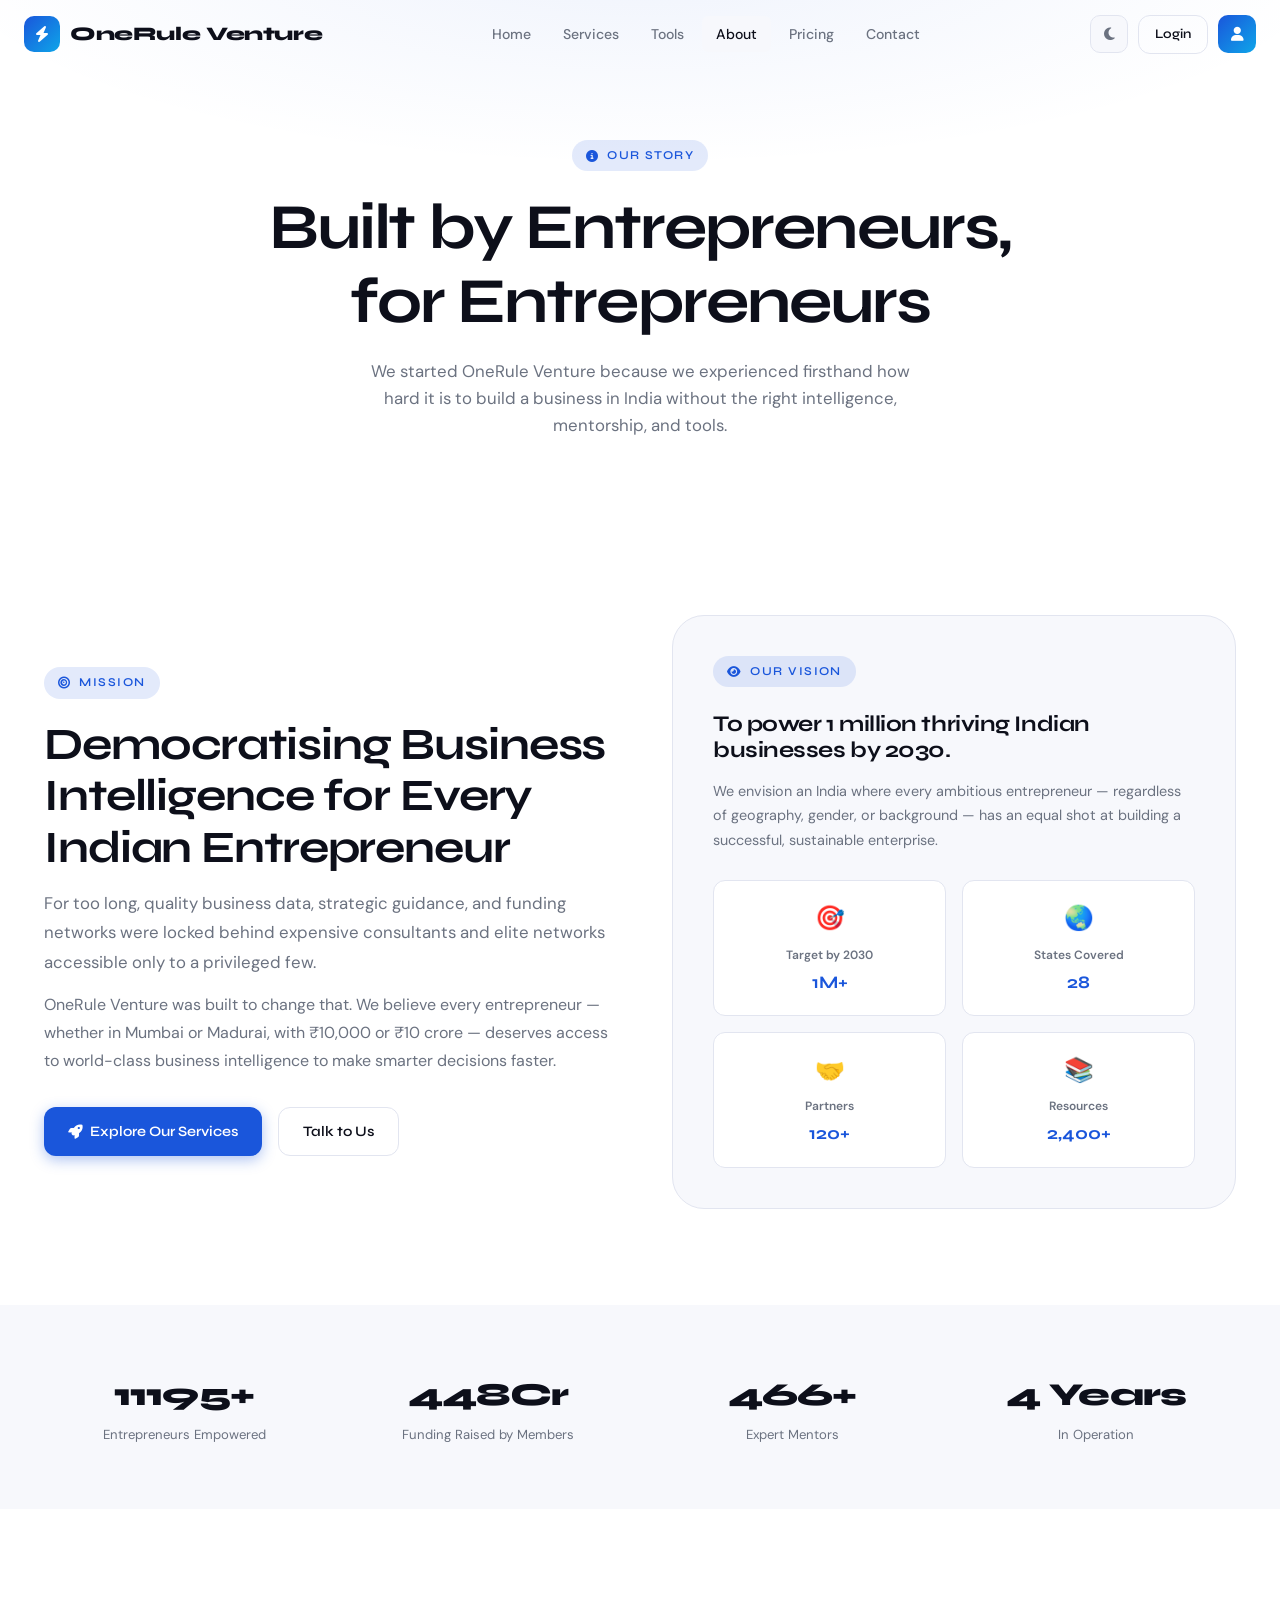
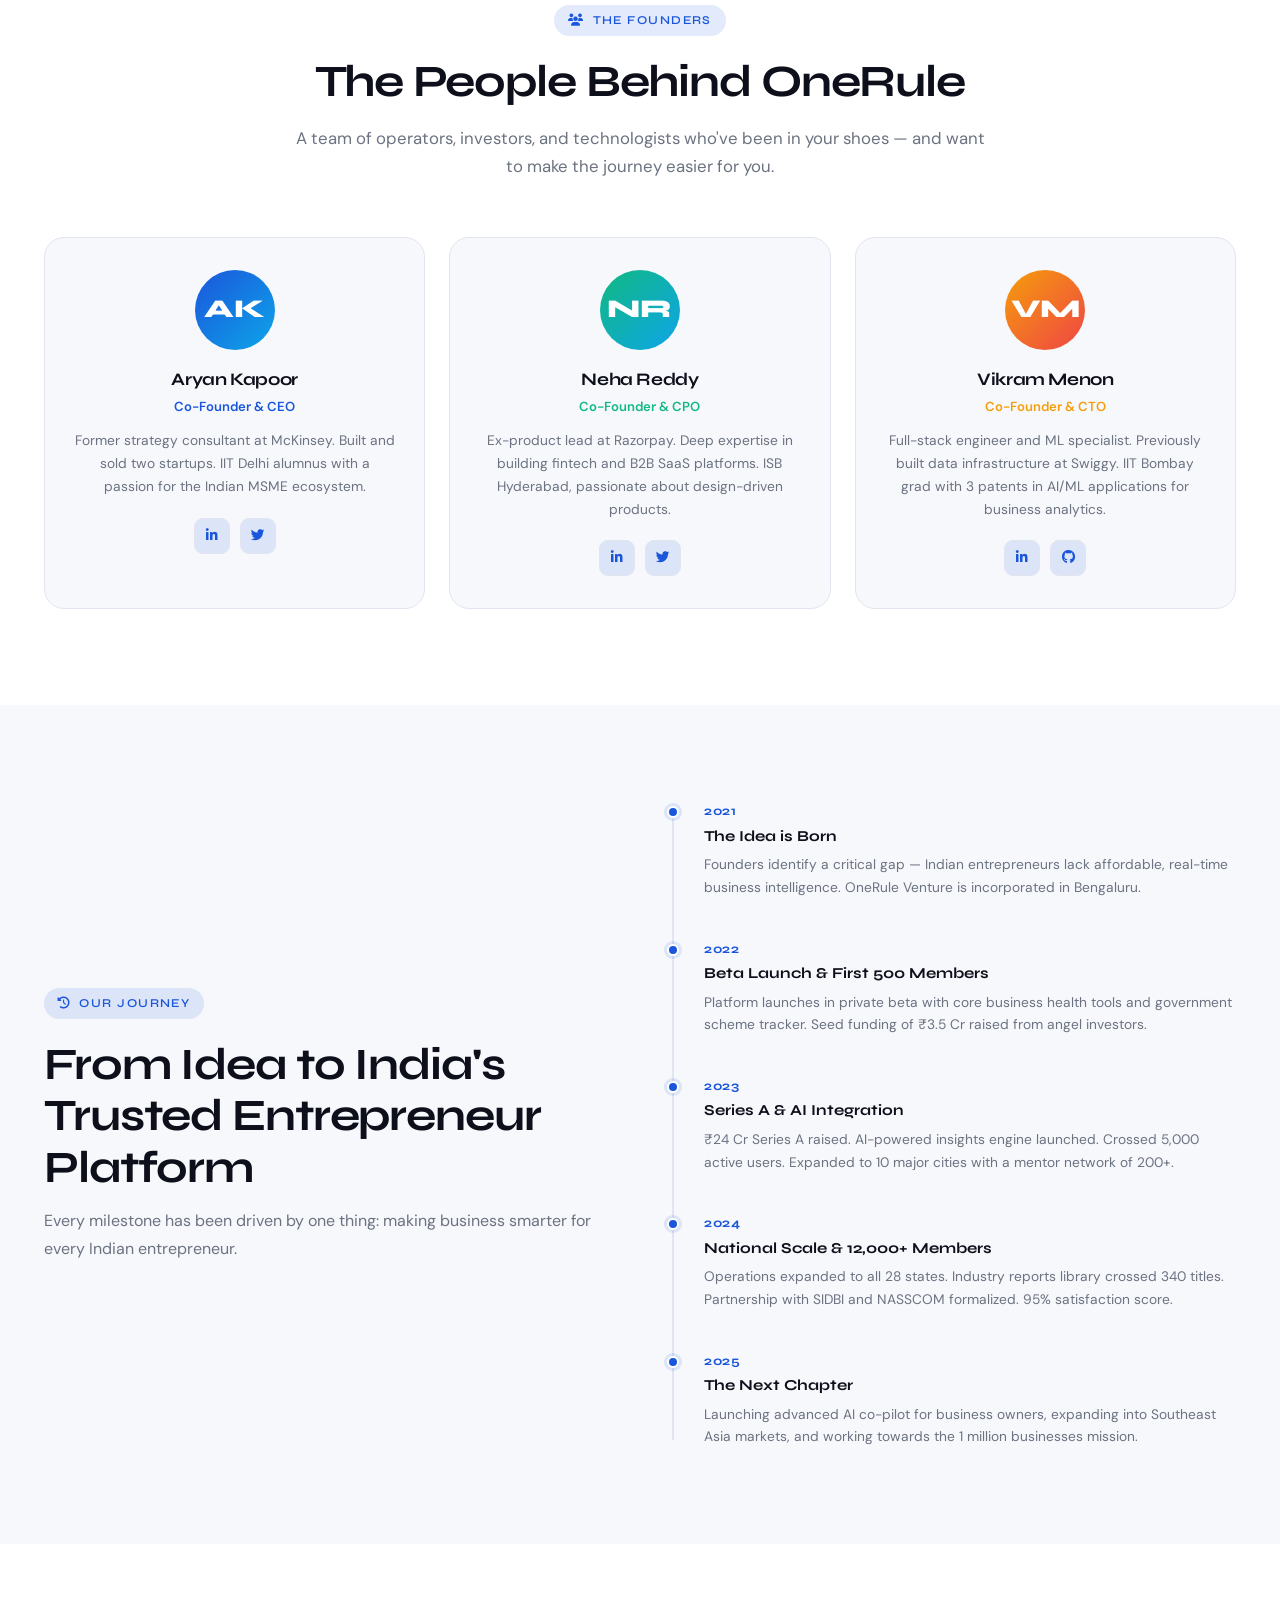
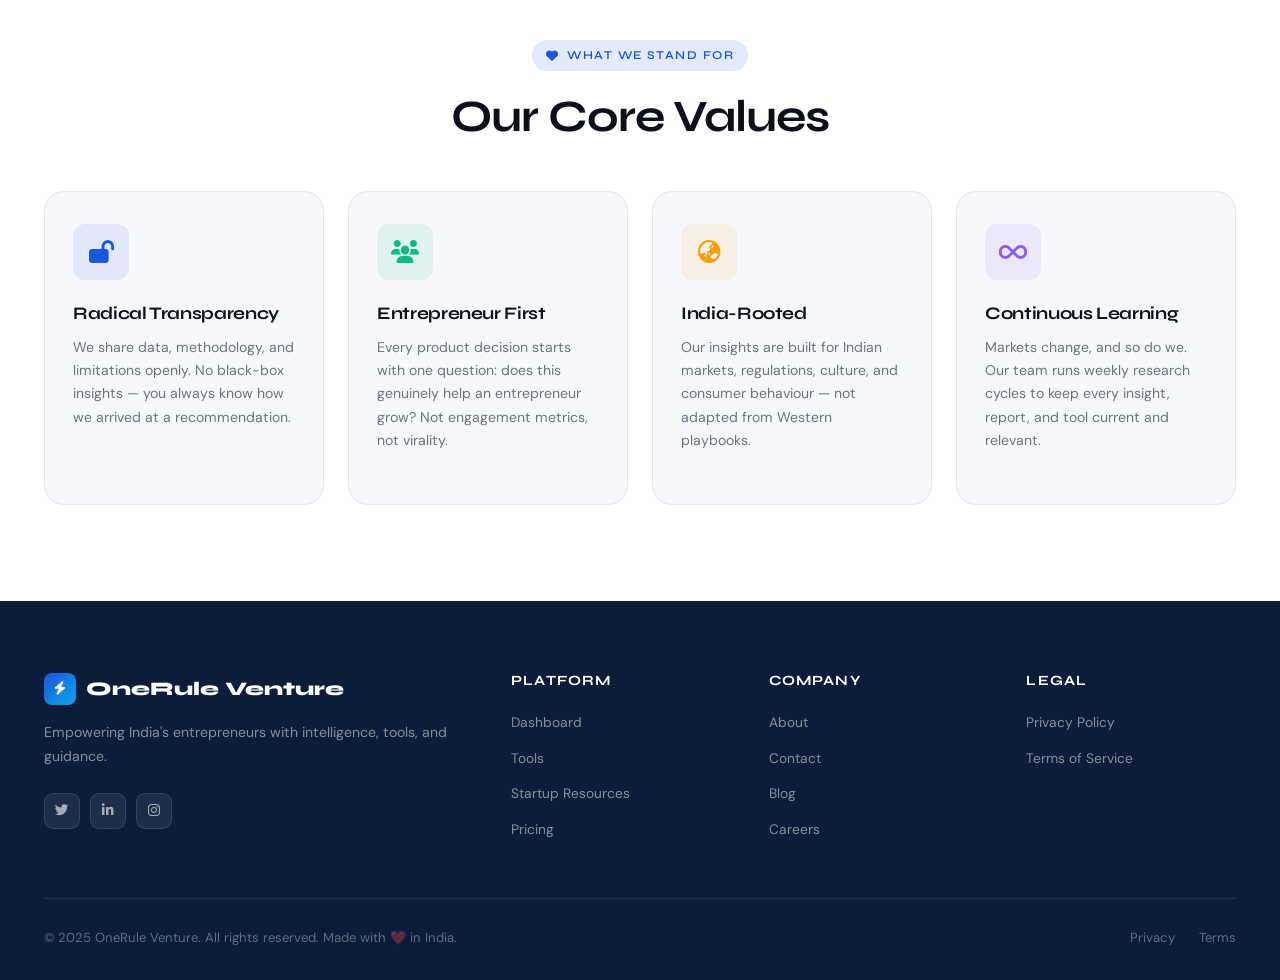
==== about.html @ c6bf1e39 "1st commit" ====
<!DOCTYPE html>
<!-- OneRule Venture — about.html -->
<html lang="en" data-theme="light">
<head>
  <meta charset="UTF-8" /><meta name="viewport" content="width=device-width, initial-scale=1.0" />
  <meta name="description" content="About OneRule Venture – our mission, vision, team, and the story behind India's leading entrepreneur support platform." />
  <title>About Us – OneRule Venture</title>
  <link rel="preconnect" href="https://fonts.googleapis.com" />
  <link href="https://fonts.googleapis.com/css2?family=Syne:wght@400;600;700;800&family=DM+Sans:opsz,wght@9..40,300;9..40,400;9..40,500;9..40,600&display=swap" rel="stylesheet" />
  <link rel="stylesheet" href="https://cdnjs.cloudflare.com/ajax/libs/font-awesome/6.5.0/css/all.min.css" />
  <link rel="stylesheet" href="style.css" />
</head>
<body>

<div id="loading-screen" class="loading-screen"><div class="loading-logo"><div class="nav-logo-icon"><i class="fas fa-bolt"></i></div>OneRule Venture</div><div class="loading-bar-wrap"><div class="loading-bar"></div></div></div>

<header class="navbar">
  <div class="navbar-inner">
    <a href="index.html" class="nav-logo"><div class="nav-logo-icon"><i class="fas fa-bolt"></i></div>OneRule Venture</a>
    <nav class="nav-links">
      <a href="index.html">Home</a><a href="services.html">Services</a><a href="tools.html">Tools</a>
      <a href="about.html" class="active">About</a><a href="pricing.html">Pricing</a><a href="contact.html">Contact</a>
    </nav>
    <div class="nav-actions">
      <button class="theme-toggle"><i class="fas fa-moon"></i></button>
      <a href="dashboard.html" class="btn btn-outline btn-sm">Login</a>
      <a href="dashboard.html" class="nav-profile"><i class="fas fa-user"></i></a>
    </div>
    <button class="hamburger"><span></span><span></span><span></span></button>
  </div>
</header>
<nav class="mobile-nav">
  <a href="index.html">Home</a><a href="services.html">Services</a><a href="tools.html">Tools</a>
  <a href="about.html">About</a><a href="pricing.html">Pricing</a><a href="contact.html">Contact</a>
</nav>

<main>

<!-- Page Hero -->
<section class="page-hero">
  <div class="container">
    <div class="section-label"><i class="fas fa-info-circle"></i> Our Story</div>
    <h1>Built by Entrepreneurs,<br>for Entrepreneurs</h1>
    <p>We started OneRule Venture because we experienced firsthand how hard it is to build a business in India without the right intelligence, mentorship, and tools.</p>
  </div>
</section>

<!-- Mission & Vision -->
<section class="section">
  <div class="container">
    <div class="why-grid">
      <div class="animate-on-scroll">
        <div class="section-label"><i class="fas fa-bullseye"></i> Mission</div>
        <h2>Democratising Business Intelligence for Every Indian Entrepreneur</h2>
        <p style="margin-top:16px;font-size:1.05rem;line-height:1.75">
          For too long, quality business data, strategic guidance, and funding networks were locked behind expensive consultants and elite networks accessible only to a privileged few.
        </p>
        <p style="margin-top:14px;line-height:1.75">
          OneRule Venture was built to change that. We believe every entrepreneur — whether in Mumbai or Madurai, with ₹10,000 or ₹10 crore — deserves access to world-class business intelligence to make smarter decisions faster.
        </p>
        <div class="d-flex gap-16 flex-wrap mt-32">
          <a href="services.html" class="btn btn-primary"><i class="fas fa-rocket"></i> Explore Our Services</a>
          <a href="contact.html" class="btn btn-outline">Talk to Us</a>
        </div>
      </div>

      <!-- Vision Card -->
      <div class="animate-on-scroll stagger-1">
        <div class="why-visual">
          <div class="section-label" style="margin-bottom:24px"><i class="fas fa-eye"></i> Our Vision</div>
          <h3 style="margin-bottom:16px;font-size:1.4rem">To power 1 million thriving Indian businesses by 2030.</h3>
          <p style="font-size:.9rem;line-height:1.7;margin-bottom:28px">
            We envision an India where every ambitious entrepreneur — regardless of geography, gender, or background — has an equal shot at building a successful, sustainable enterprise.
          </p>
          <div class="why-visual-inner">
            <div class="mini-card">
              <div class="mini-card-icon">🎯</div>
              <div class="mini-card-label">Target by 2030</div>
              <div class="mini-card-value">1M+</div>
            </div>
            <div class="mini-card">
              <div class="mini-card-icon">🌏</div>
              <div class="mini-card-label">States Covered</div>
              <div class="mini-card-value">28</div>
            </div>
            <div class="mini-card">
              <div class="mini-card-icon">🤝</div>
              <div class="mini-card-label">Partners</div>
              <div class="mini-card-value">120+</div>
            </div>
            <div class="mini-card">
              <div class="mini-card-icon">📚</div>
              <div class="mini-card-label">Resources</div>
              <div class="mini-card-value">2,400+</div>
            </div>
          </div>
        </div>
      </div>
    </div>
  </div>
</section>

<!-- Stats -->
<section class="section-sm" style="background:var(--color-surface)">
  <div class="container">
    <div class="stats-grid animate-on-scroll">
      <div class="stat-item">
        <div class="stat-number"><span data-count="12000" data-suffix="+">12,000+</span></div>
        <div class="stat-label">Entrepreneurs Empowered</div>
      </div>
      <div class="stat-item">
        <div class="stat-number"><span data-count="480" data-suffix="Cr">480Cr</span></div>
        <div class="stat-label">Funding Raised by Members</div>
      </div>
      <div class="stat-item">
        <div class="stat-number"><span data-count="500" data-suffix="+">500+</span></div>
        <div class="stat-label">Expert Mentors</div>
      </div>
      <div class="stat-item">
        <div class="stat-number"><span data-count="4" data-suffix=" Years">4 Yrs</span></div>
        <div class="stat-label">In Operation</div>
      </div>
    </div>
  </div>
</section>

<!-- Founder Story -->
<section class="section" id="team">
  <div class="container">
    <div class="section-header centered animate-on-scroll" style="margin-bottom:56px">
      <div class="section-label"><i class="fas fa-users"></i> The Founders</div>
      <h2>The People Behind OneRule</h2>
      <p>A team of operators, investors, and technologists who've been in your shoes — and want to make the journey easier for you.</p>
    </div>

    <div class="cards-grid" style="grid-template-columns:repeat(auto-fit,minmax(240px,1fr))">

      <div class="feature-card animate-on-scroll" style="text-align:center">
        <div style="width:80px;height:80px;border-radius:50%;background:linear-gradient(135deg,var(--color-accent),var(--color-accent-2));display:flex;align-items:center;justify-content:center;color:#fff;font-family:var(--font-display);font-size:1.6rem;font-weight:800;margin:0 auto 20px">AK</div>
        <h3 style="font-size:1.1rem;margin-bottom:6px">Aryan Kapoor</h3>
        <p style="font-size:.82rem;color:var(--color-accent);font-weight:600;margin-bottom:12px">Co-Founder & CEO</p>
        <p style="font-size:.86rem;line-height:1.65">Former strategy consultant at McKinsey. Built and sold two startups. IIT Delhi alumnus with a passion for the Indian MSME ecosystem.</p>
        <div class="social-links" style="justify-content:center;margin-top:18px">
          <a href="#" class="social-link" style="background:var(--color-accent-glow);border-color:var(--color-border);color:var(--color-accent)"><i class="fab fa-linkedin-in"></i></a>
          <a href="#" class="social-link" style="background:var(--color-accent-glow);border-color:var(--color-border);color:var(--color-accent)"><i class="fab fa-twitter"></i></a>
        </div>
      </div>

      <div class="feature-card animate-on-scroll stagger-1" style="text-align:center">
        <div style="width:80px;height:80px;border-radius:50%;background:linear-gradient(135deg,#10b981,#0ea5e9);display:flex;align-items:center;justify-content:center;color:#fff;font-family:var(--font-display);font-size:1.6rem;font-weight:800;margin:0 auto 20px">NR</div>
        <h3 style="font-size:1.1rem;margin-bottom:6px">Neha Reddy</h3>
        <p style="font-size:.82rem;color:var(--color-success);font-weight:600;margin-bottom:12px">Co-Founder & CPO</p>
        <p style="font-size:.86rem;line-height:1.65">Ex-product lead at Razorpay. Deep expertise in building fintech and B2B SaaS platforms. ISB Hyderabad, passionate about design-driven products.</p>
        <div class="social-links" style="justify-content:center;margin-top:18px">
          <a href="#" class="social-link" style="background:var(--color-accent-glow);border-color:var(--color-border);color:var(--color-accent)"><i class="fab fa-linkedin-in"></i></a>
          <a href="#" class="social-link" style="background:var(--color-accent-glow);border-color:var(--color-border);color:var(--color-accent)"><i class="fab fa-twitter"></i></a>
        </div>
      </div>

      <div class="feature-card animate-on-scroll stagger-2" style="text-align:center">
        <div style="width:80px;height:80px;border-radius:50%;background:linear-gradient(135deg,#f59e0b,#ef4444);display:flex;align-items:center;justify-content:center;color:#fff;font-family:var(--font-display);font-size:1.6rem;font-weight:800;margin:0 auto 20px">VM</div>
        <h3 style="font-size:1.1rem;margin-bottom:6px">Vikram Menon</h3>
        <p style="font-size:.82rem;color:var(--color-warning);font-weight:600;margin-bottom:12px">Co-Founder & CTO</p>
        <p style="font-size:.86rem;line-height:1.65">Full-stack engineer and ML specialist. Previously built data infrastructure at Swiggy. IIT Bombay grad with 3 patents in AI/ML applications for business analytics.</p>
        <div class="social-links" style="justify-content:center;margin-top:18px">
          <a href="#" class="social-link" style="background:var(--color-accent-glow);border-color:var(--color-border);color:var(--color-accent)"><i class="fab fa-linkedin-in"></i></a>
          <a href="#" class="social-link" style="background:var(--color-accent-glow);border-color:var(--color-border);color:var(--color-accent)"><i class="fab fa-github"></i></a>
        </div>
      </div>

    </div>
  </div>
</section>

<!-- Timeline -->
<section class="section" style="background:var(--color-surface)">
  <div class="container">
    <div class="why-grid">
      <div class="animate-on-scroll">
        <div class="section-label"><i class="fas fa-history"></i> Our Journey</div>
        <h2>From Idea to India's Trusted Entrepreneur Platform</h2>
        <p style="margin-top:14px;line-height:1.7">Every milestone has been driven by one thing: making business smarter for every Indian entrepreneur.</p>
      </div>
      <div class="animate-on-scroll stagger-1">
        <div class="timeline">

          <div class="timeline-item">
            <div class="timeline-dot"></div>
            <div class="timeline-year">2021</div>
            <h4>The Idea is Born</h4>
            <p>Founders identify a critical gap — Indian entrepreneurs lack affordable, real-time business intelligence. OneRule Venture is incorporated in Bengaluru.</p>
          </div>

          <div class="timeline-item">
            <div class="timeline-dot"></div>
            <div class="timeline-year">2022</div>
            <h4>Beta Launch & First 500 Members</h4>
            <p>Platform launches in private beta with core business health tools and government scheme tracker. Seed funding of ₹3.5 Cr raised from angel investors.</p>
          </div>

          <div class="timeline-item">
            <div class="timeline-dot"></div>
            <div class="timeline-year">2023</div>
            <h4>Series A & AI Integration</h4>
            <p>₹24 Cr Series A raised. AI-powered insights engine launched. Crossed 5,000 active users. Expanded to 10 major cities with a mentor network of 200+.</p>
          </div>

          <div class="timeline-item">
            <div class="timeline-dot"></div>
            <div class="timeline-year">2024</div>
            <h4>National Scale & 12,000+ Members</h4>
            <p>Operations expanded to all 28 states. Industry reports library crossed 340 titles. Partnership with SIDBI and NASSCOM formalized. 95% satisfaction score.</p>
          </div>

          <div class="timeline-item">
            <div class="timeline-dot"></div>
            <div class="timeline-year">2025</div>
            <h4>The Next Chapter</h4>
            <p>Launching advanced AI co-pilot for business owners, expanding into Southeast Asia markets, and working towards the 1 million businesses mission.</p>
          </div>

        </div>
      </div>
    </div>
  </div>
</section>

<!-- Values -->
<section class="section">
  <div class="container">
    <div class="section-header centered animate-on-scroll" style="margin-bottom:48px">
      <div class="section-label"><i class="fas fa-heart"></i> What We Stand For</div>
      <h2>Our Core Values</h2>
    </div>
    <div class="cards-grid" style="grid-template-columns:repeat(auto-fit,minmax(220px,1fr))">
      <div class="feature-card animate-on-scroll">
        <div class="feature-icon icon-blue"><i class="fas fa-lock-open"></i></div>
        <h3>Radical Transparency</h3>
        <p>We share data, methodology, and limitations openly. No black-box insights — you always know how we arrived at a recommendation.</p>
      </div>
      <div class="feature-card animate-on-scroll stagger-1">
        <div class="feature-icon icon-green"><i class="fas fa-users"></i></div>
        <h3>Entrepreneur First</h3>
        <p>Every product decision starts with one question: does this genuinely help an entrepreneur grow? Not engagement metrics, not virality.</p>
      </div>
      <div class="feature-card animate-on-scroll stagger-2">
        <div class="feature-icon icon-amber"><i class="fas fa-globe-asia"></i></div>
        <h3>India-Rooted</h3>
        <p>Our insights are built for Indian markets, regulations, culture, and consumer behaviour — not adapted from Western playbooks.</p>
      </div>
      <div class="feature-card animate-on-scroll stagger-3">
        <div class="feature-icon icon-purple"><i class="fas fa-infinity"></i></div>
        <h3>Continuous Learning</h3>
        <p>Markets change, and so do we. Our team runs weekly research cycles to keep every insight, report, and tool current and relevant.</p>
      </div>
    </div>
  </div>
</section>

</main>

<footer class="footer">
  <div class="container">
    <div class="footer-grid">
      <div class="footer-brand">
        <div class="footer-logo"><div class="footer-logo-icon"><i class="fas fa-bolt"></i></div>OneRule Venture</div>
        <p>Empowering India's entrepreneurs with intelligence, tools, and guidance.</p>
        <div class="social-links">
          <a href="#" class="social-link"><i class="fab fa-twitter"></i></a>
          <a href="#" class="social-link"><i class="fab fa-linkedin-in"></i></a>
          <a href="#" class="social-link"><i class="fab fa-instagram"></i></a>
        </div>
      </div>
      <div class="footer-col"><h5>Platform</h5><ul>
        <li><a href="dashboard.html">Dashboard</a></li><li><a href="tools.html">Tools</a></li>
        <li><a href="startup-resources.html">Startup Resources</a></li><li><a href="pricing.html">Pricing</a></li>
      </ul></div>
      <div class="footer-col"><h5>Company</h5><ul>
        <li><a href="about.html">About</a></li><li><a href="contact.html">Contact</a></li>
        <li><a href="#">Blog</a></li><li><a href="#">Careers</a></li>
      </ul></div>
      <div class="footer-col"><h5>Legal</h5><ul>
        <li><a href="#">Privacy Policy</a></li><li><a href="#">Terms of Service</a></li>
      </ul></div>
    </div>
    <div class="footer-bottom">
      <p>© 2025 OneRule Venture. All rights reserved. Made with ❤️ in India.</p>
      <div class="footer-bottom-links"><a href="#">Privacy</a><a href="#">Terms</a></div>
    </div>
  </div>
</footer>

<script src="script.js"></script>
</body>
</html>
---- style.css ----
/* =============================================
   OneRule Venture — style.css
   Premium SaaS / Startup Design System
   ============================================= */

/* ── Google Fonts ── */
@import url('https://fonts.googleapis.com/css2?family=Syne:wght@400;500;600;700;800&family=DM+Sans:ital,opsz,wght@0,9..40,300;0,9..40,400;0,9..40,500;0,9..40,600;1,9..40,300&display=swap');

/* ── CSS Variables ── */
:root {
  --color-bg:          #ffffff;
  --color-surface:     #f7f8fc;
  --color-surface-2:   #eef0f7;
  --color-border:      #e2e5f0;
  --color-text:        #0d0f1a;
  --color-text-muted:  #6b7280;
  --color-text-light:  #9ca3af;
  --color-primary:     #0b1d3a;
  --color-accent:      #1a56db;
  --color-accent-2:    #0ea5e9;
  --color-accent-glow: rgba(26, 86, 219, 0.12);
  --color-success:     #10b981;
  --color-warning:     #f59e0b;
  --color-danger:      #ef4444;

  --font-display: 'Syne', sans-serif;
  --font-body:    'DM Sans', sans-serif;

  --radius-sm:  6px;
  --radius-md:  12px;
  --radius-lg:  20px;
  --radius-xl:  32px;

  --shadow-sm:  0 1px 3px rgba(11,29,58,.06), 0 1px 2px rgba(11,29,58,.04);
  --shadow-md:  0 4px 16px rgba(11,29,58,.08), 0 2px 6px rgba(11,29,58,.05);
  --shadow-lg:  0 12px 40px rgba(11,29,58,.12), 0 4px 12px rgba(11,29,58,.06);
  --shadow-xl:  0 24px 64px rgba(11,29,58,.16);

  --transition: 0.25s cubic-bezier(.4,0,.2,1);
  --transition-slow: 0.4s cubic-bezier(.4,0,.2,1);

  --max-width: 1240px;
  --section-py: 96px;
}

/* Dark mode */
[data-theme="dark"] {
  --color-bg:          #080c14;
  --color-surface:     #0f1623;
  --color-surface-2:   #161e30;
  --color-border:      #1f2a40;
  --color-text:        #f0f2f8;
  --color-text-muted:  #8b95aa;
  --color-text-light:  #5a6478;
  --color-primary:     #e8eaf2;
  --color-accent:      #3b7ff5;
  --color-accent-2:    #38bdf8;
  --color-accent-glow: rgba(59, 127, 245, 0.15);
  --shadow-sm:  0 1px 3px rgba(0,0,0,.3);
  --shadow-md:  0 4px 16px rgba(0,0,0,.4);
  --shadow-lg:  0 12px 40px rgba(0,0,0,.5);
}

/* ── Reset & Base ── */
*, *::before, *::after { box-sizing: border-box; margin: 0; padding: 0; }

html {
  scroll-behavior: smooth;
  -webkit-font-smoothing: antialiased;
}

body {
  font-family: var(--font-body);
  background: var(--color-bg);
  color: var(--color-text);
  line-height: 1.6;
  transition: background var(--transition), color var(--transition);
  overflow-x: hidden;
}

a { color: inherit; text-decoration: none; }
img { max-width: 100%; height: auto; display: block; }
ul { list-style: none; }
button { cursor: pointer; font-family: var(--font-body); border: none; background: none; }

/* ── Typography ── */
h1,h2,h3,h4,h5,h6 {
  font-family: var(--font-display);
  font-weight: 700;
  line-height: 1.15;
  color: var(--color-text);
}
h1 { font-size: clamp(2.4rem, 5vw, 4rem); letter-spacing: -0.03em; }
h2 { font-size: clamp(1.8rem, 3.5vw, 2.8rem); letter-spacing: -0.025em; }
h3 { font-size: clamp(1.25rem, 2.5vw, 1.6rem); letter-spacing: -0.02em; }
h4 { font-size: 1.15rem; }
p  { color: var(--color-text-muted); }

.text-accent  { color: var(--color-accent); }
.text-muted   { color: var(--color-text-muted); }
.text-center  { text-align: center; }

/* ── Layout Helpers ── */
.container {
  width: 100%;
  max-width: var(--max-width);
  margin: 0 auto;
  padding: 0 24px;
}

.section {
  padding: var(--section-py) 0;
}

.section-sm { padding: 64px 0; }

.section-label {
  display: inline-flex;
  align-items: center;
  gap: 8px;
  font-family: var(--font-display);
  font-size: .75rem;
  font-weight: 600;
  letter-spacing: .12em;
  text-transform: uppercase;
  color: var(--color-accent);
  background: var(--color-accent-glow);
  padding: 6px 14px;
  border-radius: 100px;
  margin-bottom: 20px;
}

.section-header {
  max-width: 640px;
}

.section-header.centered {
  max-width: 700px;
  margin: 0 auto;
  text-align: center;
}

.section-header p {
  margin-top: 16px;
  font-size: 1.05rem;
  line-height: 1.7;
}

/* ── Buttons ── */
.btn {
  display: inline-flex;
  align-items: center;
  gap: 8px;
  padding: 12px 24px;
  border-radius: var(--radius-md);
  font-family: var(--font-display);
  font-size: .9rem;
  font-weight: 600;
  transition: all var(--transition);
  position: relative;
  overflow: hidden;
}

.btn::after {
  content: '';
  position: absolute;
  inset: 0;
  background: rgba(255,255,255,.12);
  opacity: 0;
  transition: opacity var(--transition);
}

.btn:hover::after { opacity: 1; }

.btn-primary {
  background: var(--color-accent);
  color: #fff;
  box-shadow: 0 4px 14px rgba(26,86,219,.35);
}
.btn-primary:hover {
  transform: translateY(-2px);
  box-shadow: 0 8px 24px rgba(26,86,219,.45);
}

.btn-dark {
  background: var(--color-primary);
  color: #fff;
  box-shadow: var(--shadow-md);
}
[data-theme="dark"] .btn-dark {
  background: var(--color-surface-2);
  border: 1px solid var(--color-border);
}
.btn-dark:hover { transform: translateY(-2px); box-shadow: var(--shadow-lg); }

.btn-outline {
  background: transparent;
  color: var(--color-text);
  border: 1.5px solid var(--color-border);
}
.btn-outline:hover {
  border-color: var(--color-accent);
  color: var(--color-accent);
  background: var(--color-accent-glow);
}

.btn-ghost {
  background: transparent;
  color: var(--color-text-muted);
  padding: 10px 18px;
}
.btn-ghost:hover { color: var(--color-text); background: var(--color-surface); }

.btn-lg { padding: 15px 32px; font-size: 1rem; border-radius: var(--radius-lg); }
.btn-sm { padding: 8px 16px; font-size: .82rem; }

/* ── Navbar ── */
.navbar {
  position: fixed;
  top: 0; left: 0; right: 0;
  z-index: 1000;
  padding: 0 24px;
  height: 68px;
  display: flex;
  align-items: center;
  transition: all var(--transition);
}

.navbar.scrolled {
  background: var(--color-bg);
  border-bottom: 1px solid var(--color-border);
  box-shadow: var(--shadow-sm);
  backdrop-filter: blur(12px);
  -webkit-backdrop-filter: blur(12px);
}

[data-theme="dark"] .navbar.scrolled {
  background: rgba(8, 12, 20, 0.9);
}

.navbar-inner {
  max-width: var(--max-width);
  width: 100%;
  margin: 0 auto;
  display: flex;
  align-items: center;
  justify-content: space-between;
  gap: 24px;
}

.nav-logo {
  font-family: var(--font-display);
  font-size: 1.2rem;
  font-weight: 800;
  color: var(--color-text);
  letter-spacing: -0.02em;
  flex-shrink: 0;
  display: flex;
  align-items: center;
  gap: 10px;
}

.nav-logo-icon {
  width: 36px;
  height: 36px;
  background: linear-gradient(135deg, var(--color-accent), var(--color-accent-2));
  border-radius: 10px;
  display: flex;
  align-items: center;
  justify-content: center;
  color: #fff;
  font-size: 1rem;
}

.nav-links {
  display: flex;
  align-items: center;
  gap: 4px;
}

.nav-links a {
  padding: 7px 14px;
  border-radius: var(--radius-sm);
  font-size: .88rem;
  font-weight: 500;
  color: var(--color-text-muted);
  transition: all var(--transition);
}

.nav-links a:hover,
.nav-links a.active {
  color: var(--color-text);
  background: var(--color-surface);
}

.nav-actions {
  display: flex;
  align-items: center;
  gap: 10px;
}

.theme-toggle {
  width: 38px; height: 38px;
  border-radius: 10px;
  display: flex;
  align-items: center;
  justify-content: center;
  background: var(--color-surface);
  color: var(--color-text-muted);
  font-size: .9rem;
  transition: all var(--transition);
  border: 1px solid var(--color-border);
}
.theme-toggle:hover { color: var(--color-text); border-color: var(--color-accent); }

.nav-profile {
  width: 38px; height: 38px;
  border-radius: 10px;
  background: linear-gradient(135deg, var(--color-accent), var(--color-accent-2));
  display: flex;
  align-items: center;
  justify-content: center;
  color: #fff;
  font-size: .9rem;
  transition: all var(--transition);
}
.nav-profile:hover { transform: scale(1.05); box-shadow: 0 4px 12px rgba(26,86,219,.3); }

.hamburger {
  display: none;
  flex-direction: column;
  gap: 5px;
  padding: 8px;
  border-radius: 8px;
  background: var(--color-surface);
  border: 1px solid var(--color-border);
}
.hamburger span {
  display: block;
  width: 20px; height: 2px;
  background: var(--color-text);
  border-radius: 2px;
  transition: all var(--transition);
}

/* ── Mobile Nav ── */
.mobile-nav {
  display: none;
  position: fixed;
  top: 68px; left: 0; right: 0;
  background: var(--color-bg);
  border-bottom: 1px solid var(--color-border);
  padding: 20px 24px;
  z-index: 999;
  flex-direction: column;
  gap: 4px;
  box-shadow: var(--shadow-lg);
}

.mobile-nav.open { display: flex; }

.mobile-nav a {
  padding: 12px 16px;
  border-radius: var(--radius-sm);
  font-weight: 500;
  color: var(--color-text-muted);
  transition: all var(--transition);
}
.mobile-nav a:hover { background: var(--color-surface); color: var(--color-text); }

/* ── Hero ── */
.hero {
  padding: 160px 0 100px;
  position: relative;
  overflow: hidden;
}

.hero-bg {
  position: absolute;
  inset: 0;
  background:
    radial-gradient(ellipse 80% 60% at 50% -10%, rgba(26,86,219,.07) 0%, transparent 70%),
    radial-gradient(ellipse 50% 40% at 85% 60%, rgba(14,165,233,.05) 0%, transparent 60%);
  pointer-events: none;
}

.hero-grid-overlay {
  position: absolute;
  inset: 0;
  background-image:
    linear-gradient(var(--color-border) 1px, transparent 1px),
    linear-gradient(90deg, var(--color-border) 1px, transparent 1px);
  background-size: 48px 48px;
  opacity: .3;
  pointer-events: none;
  mask-image: radial-gradient(ellipse 80% 70% at 50% 0%, black, transparent 80%);
}

.hero-content {
  position: relative;
  max-width: 800px;
  margin: 0 auto;
  text-align: center;
}

.hero-badge {
  display: inline-flex;
  align-items: center;
  gap: 8px;
  background: var(--color-surface);
  border: 1px solid var(--color-border);
  padding: 7px 16px 7px 8px;
  border-radius: 100px;
  font-size: .82rem;
  font-weight: 500;
  color: var(--color-text-muted);
  margin-bottom: 32px;
  animation: fadeInDown .6s both;
}

.hero-badge-dot {
  width: 22px; height: 22px;
  background: linear-gradient(135deg, var(--color-accent), var(--color-accent-2));
  border-radius: 100px;
  display: flex;
  align-items: center;
  justify-content: center;
  color: #fff;
  font-size: .65rem;
}

.hero h1 {
  animation: fadeInUp .7s .1s both;
  margin-bottom: 24px;
}

.hero h1 em {
  font-style: normal;
  background: linear-gradient(135deg, var(--color-accent) 0%, var(--color-accent-2) 100%);
  -webkit-background-clip: text;
  -webkit-text-fill-color: transparent;
  background-clip: text;
}

.hero-sub {
  font-size: 1.15rem;
  line-height: 1.75;
  max-width: 580px;
  margin: 0 auto 48px;
  animation: fadeInUp .7s .2s both;
}

.hero-cta-group {
  animation: fadeInUp .7s .3s both;
  margin-bottom: 64px;
}

/* ── User Selection Cards (Hero) ── */
.user-select-cards {
  display: grid;
  grid-template-columns: 1fr 1fr;
  gap: 20px;
  max-width: 680px;
  margin: 0 auto;
  animation: fadeInUp .7s .4s both;
}

.user-card {
  background: var(--color-surface);
  border: 1.5px solid var(--color-border);
  border-radius: var(--radius-lg);
  padding: 32px 28px;
  text-align: left;
  transition: all var(--transition);
  cursor: pointer;
  position: relative;
  overflow: hidden;
}

.user-card::before {
  content: '';
  position: absolute;
  inset: 0;
  background: linear-gradient(135deg, var(--color-accent-glow), transparent);
  opacity: 0;
  transition: opacity var(--transition);
}

.user-card:hover {
  border-color: var(--color-accent);
  transform: translateY(-4px);
  box-shadow: var(--shadow-lg);
}

.user-card:hover::before { opacity: 1; }

.user-card-icon {
  width: 52px; height: 52px;
  background: linear-gradient(135deg, var(--color-accent), var(--color-accent-2));
  border-radius: var(--radius-md);
  display: flex;
  align-items: center;
  justify-content: center;
  color: #fff;
  font-size: 1.3rem;
  margin-bottom: 20px;
  box-shadow: 0 6px 18px rgba(26,86,219,.3);
}

.user-card h3 {
  font-size: 1.1rem;
  margin-bottom: 10px;
}

.user-card p {
  font-size: .88rem;
  line-height: 1.6;
  margin-bottom: 20px;
}

/* ── Stats Bar ── */
.stats-bar {
  background: var(--color-surface);
  border-top: 1px solid var(--color-border);
  border-bottom: 1px solid var(--color-border);
  padding: 28px 0;
}

.stats-grid {
  display: grid;
  grid-template-columns: repeat(4, 1fr);
  gap: 24px;
  align-items: center;
}

.stat-item {
  text-align: center;
}

.stat-number {
  font-family: var(--font-display);
  font-size: 2rem;
  font-weight: 800;
  color: var(--color-text);
  letter-spacing: -0.03em;
}

.stat-label {
  font-size: .82rem;
  color: var(--color-text-muted);
  margin-top: 4px;
}

.stat-divider {
  width: 1px;
  height: 48px;
  background: var(--color-border);
  margin: 0 auto;
}

/* ── Updates / News Scroll ── */
.updates-scroll-wrap {
  overflow: hidden;
  margin: 0 -24px;
  padding: 0 24px;
  position: relative;
}

.updates-scroll-wrap::before,
.updates-scroll-wrap::after {
  content: '';
  position: absolute;
  top: 0; bottom: 0;
  width: 80px;
  z-index: 2;
  pointer-events: none;
}

.updates-scroll-wrap::before {
  left: 0;
  background: linear-gradient(to right, var(--color-bg), transparent);
}

.updates-scroll-wrap::after {
  right: 0;
  background: linear-gradient(to left, var(--color-bg), transparent);
}

.updates-scroll {
  display: flex;
  gap: 20px;
  overflow-x: auto;
  padding: 12px 0 20px;
  scrollbar-width: thin;
  scrollbar-color: var(--color-border) transparent;
  scroll-snap-type: x mandatory;
  -webkit-overflow-scrolling: touch;
}

.news-card {
  flex: 0 0 300px;
  background: var(--color-surface);
  border: 1px solid var(--color-border);
  border-radius: var(--radius-lg);
  padding: 24px;
  scroll-snap-align: start;
  transition: all var(--transition);
  cursor: pointer;
}

.news-card:hover {
  border-color: var(--color-accent);
  box-shadow: var(--shadow-md);
  transform: translateY(-2px);
}

.news-meta {
  display: flex;
  align-items: center;
  gap: 10px;
  margin-bottom: 14px;
}

.news-tag {
  display: inline-block;
  padding: 3px 10px;
  border-radius: 100px;
  font-size: .72rem;
  font-weight: 600;
  letter-spacing: .05em;
}

.tag-startup  { background: rgba(26,86,219,.1);  color: var(--color-accent); }
.tag-funding  { background: rgba(16,185,129,.1); color: var(--color-success); }
.tag-policy   { background: rgba(245,158,11,.1); color: var(--color-warning); }
.tag-market   { background: rgba(14,165,233,.1); color: var(--color-accent-2); }
.tag-industry { background: rgba(239,68,68,.1);  color: var(--color-danger); }

.news-date {
  font-size: .75rem;
  color: var(--color-text-light);
}

.news-card h4 {
  font-size: .95rem;
  line-height: 1.5;
  margin-bottom: 12px;
}

.news-card p {
  font-size: .83rem;
  line-height: 1.6;
  margin-bottom: 16px;
  display: -webkit-box;
  -webkit-line-clamp: 2;
  -webkit-box-orient: vertical;
  overflow: hidden;
}

.news-link {
  font-size: .82rem;
  font-weight: 600;
  color: var(--color-accent);
  display: inline-flex;
  align-items: center;
  gap: 5px;
  transition: gap var(--transition);
}
.news-link:hover { gap: 9px; }

/* ── Services / Feature Cards ── */
.cards-grid {
  display: grid;
  grid-template-columns: repeat(auto-fit, minmax(260px, 1fr));
  gap: 24px;
}

.feature-card {
  background: var(--color-surface);
  border: 1px solid var(--color-border);
  border-radius: var(--radius-lg);
  padding: 32px 28px;
  transition: all var(--transition-slow);
  position: relative;
  overflow: hidden;
  cursor: pointer;
}

.feature-card::after {
  content: '';
  position: absolute;
  bottom: -60px; right: -60px;
  width: 140px; height: 140px;
  border-radius: 50%;
  background: radial-gradient(circle, var(--color-accent-glow) 0%, transparent 70%);
  transition: all var(--transition-slow);
  opacity: 0;
}

.feature-card:hover {
  border-color: var(--color-accent);
  box-shadow: var(--shadow-lg);
  transform: translateY(-6px);
}

.feature-card:hover::after { opacity: 1; }

.feature-icon {
  width: 56px; height: 56px;
  border-radius: var(--radius-md);
  display: flex;
  align-items: center;
  justify-content: center;
  font-size: 1.4rem;
  margin-bottom: 24px;
  transition: transform var(--transition);
}

.feature-card:hover .feature-icon { transform: scale(1.1) rotate(-4deg); }

.icon-blue   { background: rgba(26,86,219,.1);  color: var(--color-accent); }
.icon-teal   { background: rgba(14,165,233,.1); color: var(--color-accent-2); }
.icon-green  { background: rgba(16,185,129,.1); color: var(--color-success); }
.icon-amber  { background: rgba(245,158,11,.1); color: var(--color-warning); }
.icon-red    { background: rgba(239,68,68,.1);  color: var(--color-danger); }
.icon-purple { background: rgba(139,92,246,.1); color: #8b5cf6; }

.feature-card h3 {
  font-size: 1.1rem;
  margin-bottom: 12px;
}

.feature-card p {
  font-size: .88rem;
  line-height: 1.65;
  margin-bottom: 20px;
}

.card-link {
  display: inline-flex;
  align-items: center;
  gap: 6px;
  font-size: .85rem;
  font-weight: 600;
  color: var(--color-accent);
  transition: gap var(--transition);
}
.card-link:hover { gap: 10px; }

/* ── Why Choose Us (alt layout) ── */
.why-grid {
  display: grid;
  grid-template-columns: 1fr 1fr;
  gap: 64px;
  align-items: center;
}

.why-visual {
  background: var(--color-surface);
  border: 1px solid var(--color-border);
  border-radius: var(--radius-xl);
  padding: 40px;
  position: relative;
  overflow: hidden;
}

.why-visual-inner {
  display: grid;
  grid-template-columns: 1fr 1fr;
  gap: 16px;
}

.mini-card {
  background: var(--color-bg);
  border: 1px solid var(--color-border);
  border-radius: var(--radius-md);
  padding: 18px;
  text-align: center;
  transition: all var(--transition);
}
.mini-card:hover { border-color: var(--color-accent); transform: scale(1.03); }

.mini-card-icon {
  font-size: 1.5rem;
  margin-bottom: 8px;
}

.mini-card-label {
  font-size: .75rem;
  font-weight: 600;
  color: var(--color-text-muted);
}

.mini-card-value {
  font-family: var(--font-display);
  font-size: 1.1rem;
  font-weight: 700;
  color: var(--color-accent);
  margin-top: 4px;
}

.why-points {
  display: flex;
  flex-direction: column;
  gap: 24px;
}

.why-point {
  display: flex;
  gap: 18px;
  align-items: flex-start;
}

.why-point-icon {
  width: 44px; height: 44px;
  flex-shrink: 0;
  border-radius: var(--radius-md);
  display: flex;
  align-items: center;
  justify-content: center;
  font-size: 1.1rem;
}

.why-point-text h4 { font-size: .95rem; margin-bottom: 6px; }
.why-point-text p  { font-size: .86rem; line-height: 1.65; }

/* ── Testimonials ── */
.testimonials-grid {
  display: grid;
  grid-template-columns: repeat(3, 1fr);
  gap: 24px;
}

.testimonial-card {
  background: var(--color-surface);
  border: 1px solid var(--color-border);
  border-radius: var(--radius-lg);
  padding: 32px 28px;
  transition: all var(--transition);
}

.testimonial-card:hover {
  box-shadow: var(--shadow-lg);
  border-color: var(--color-accent);
  transform: translateY(-4px);
}

.stars {
  color: var(--color-warning);
  font-size: .9rem;
  margin-bottom: 18px;
  letter-spacing: 2px;
}

.testimonial-card blockquote {
  font-size: .92rem;
  line-height: 1.75;
  color: var(--color-text-muted);
  font-style: italic;
  margin-bottom: 24px;
}

.testimonial-author {
  display: flex;
  align-items: center;
  gap: 14px;
}

.author-avatar {
  width: 44px; height: 44px;
  border-radius: 50%;
  background: linear-gradient(135deg, var(--color-accent), var(--color-accent-2));
  display: flex;
  align-items: center;
  justify-content: center;
  color: #fff;
  font-family: var(--font-display);
  font-size: .9rem;
  font-weight: 700;
  flex-shrink: 0;
}

.author-info h5 { font-size: .88rem; font-weight: 600; }
.author-info span { font-size: .78rem; color: var(--color-text-muted); }

/* ── Newsletter ── */
.newsletter-section {
  background: linear-gradient(135deg, var(--color-primary) 0%, #1a3a6e 100%);
  border-radius: var(--radius-xl);
  padding: 72px 64px;
  position: relative;
  overflow: hidden;
}

[data-theme="dark"] .newsletter-section {
  background: linear-gradient(135deg, #0f1f40 0%, #0a1628 100%);
  border: 1px solid var(--color-border);
}

.newsletter-section::before {
  content: '';
  position: absolute;
  top: -80px; right: -80px;
  width: 300px; height: 300px;
  border-radius: 50%;
  background: rgba(14,165,233,.15);
  pointer-events: none;
}

.newsletter-inner {
  display: grid;
  grid-template-columns: 1fr 1fr;
  gap: 48px;
  align-items: center;
  position: relative;
}

.newsletter-inner h2 {
  color: #fff;
  font-size: clamp(1.6rem, 3vw, 2.2rem);
  margin-bottom: 16px;
}

.newsletter-inner p { color: rgba(255,255,255,.65); }

.newsletter-form {
  display: flex;
  gap: 12px;
}

.newsletter-form input {
  flex: 1;
  padding: 14px 18px;
  border-radius: var(--radius-md);
  border: 1.5px solid rgba(255,255,255,.15);
  background: rgba(255,255,255,.08);
  color: #fff;
  font-family: var(--font-body);
  font-size: .92rem;
  outline: none;
  transition: border-color var(--transition);
}

.newsletter-form input::placeholder { color: rgba(255,255,255,.4); }
.newsletter-form input:focus { border-color: rgba(255,255,255,.4); }

.newsletter-form button {
  background: #fff;
  color: var(--color-primary);
  font-family: var(--font-display);
  font-weight: 700;
  font-size: .9rem;
  padding: 14px 24px;
  border-radius: var(--radius-md);
  transition: all var(--transition);
}
.newsletter-form button:hover { transform: translateY(-2px); box-shadow: 0 6px 20px rgba(0,0,0,.2); }

/* ── Footer ── */
.footer {
  background: var(--color-primary);
  color: rgba(255,255,255,.7);
  padding: 72px 0 32px;
}

[data-theme="dark"] .footer {
  background: #050810;
  border-top: 1px solid var(--color-border);
}

.footer-grid {
  display: grid;
  grid-template-columns: 2fr 1fr 1fr 1fr;
  gap: 48px;
  margin-bottom: 56px;
}

.footer-brand p {
  font-size: .88rem;
  line-height: 1.7;
  margin: 16px 0 24px;
  color: rgba(255,255,255,.5);
}

.footer-logo {
  font-family: var(--font-display);
  font-size: 1.2rem;
  font-weight: 800;
  color: #fff;
  display: flex;
  align-items: center;
  gap: 10px;
}

.footer-logo-icon {
  width: 32px; height: 32px;
  background: linear-gradient(135deg, var(--color-accent), var(--color-accent-2));
  border-radius: 8px;
  display: flex;
  align-items: center;
  justify-content: center;
  color: #fff;
  font-size: .85rem;
}

.social-links {
  display: flex;
  gap: 10px;
}

.social-link {
  width: 36px; height: 36px;
  border-radius: 9px;
  background: rgba(255,255,255,.08);
  border: 1px solid rgba(255,255,255,.1);
  display: flex;
  align-items: center;
  justify-content: center;
  color: rgba(255,255,255,.6);
  font-size: .85rem;
  transition: all var(--transition);
}
.social-link:hover {
  background: var(--color-accent);
  border-color: var(--color-accent);
  color: #fff;
  transform: translateY(-3px);
}

.footer-col h5 {
  color: #fff;
  font-size: .88rem;
  font-weight: 700;
  text-transform: uppercase;
  letter-spacing: .08em;
  margin-bottom: 20px;
}

.footer-col ul { display: flex; flex-direction: column; gap: 10px; }

.footer-col a {
  font-size: .86rem;
  color: rgba(255,255,255,.5);
  transition: color var(--transition);
}
.footer-col a:hover { color: #fff; }

.footer-bottom {
  border-top: 1px solid rgba(255,255,255,.08);
  padding-top: 28px;
  display: flex;
  align-items: center;
  justify-content: space-between;
}

.footer-bottom p { font-size: .82rem; color: rgba(255,255,255,.35); }

.footer-bottom-links {
  display: flex;
  gap: 24px;
}

.footer-bottom-links a {
  font-size: .82rem;
  color: rgba(255,255,255,.35);
  transition: color var(--transition);
}
.footer-bottom-links a:hover { color: rgba(255,255,255,.7); }

/* ── Insights Preview ── */
.insights-grid {
  display: grid;
  grid-template-columns: 1fr 2fr;
  gap: 24px;
}

.insight-big {
  background: linear-gradient(160deg, var(--color-primary), #1a3a6e);
  border-radius: var(--radius-lg);
  padding: 36px;
  color: #fff;
  display: flex;
  flex-direction: column;
  justify-content: flex-end;
  min-height: 320px;
  position: relative;
  overflow: hidden;
}

[data-theme="dark"] .insight-big {
  background: linear-gradient(160deg, #0f1f40, #0a1628);
  border: 1px solid var(--color-border);
}

.insight-big::before {
  content: '';
  position: absolute;
  top: -40px; right: -40px;
  width: 200px; height: 200px;
  border-radius: 50%;
  background: rgba(14,165,233,.15);
}

.insight-big .news-tag { margin-bottom: 16px; }
.insight-big h3 { color: #fff; font-size: 1.3rem; margin-bottom: 12px; }
.insight-big p  { color: rgba(255,255,255,.65); font-size: .88rem; margin-bottom: 20px; }

.insights-side {
  display: flex;
  flex-direction: column;
  gap: 16px;
}

.insight-small {
  background: var(--color-surface);
  border: 1px solid var(--color-border);
  border-radius: var(--radius-md);
  padding: 20px 24px;
  display: flex;
  gap: 16px;
  align-items: center;
  transition: all var(--transition);
  cursor: pointer;
}

.insight-small:hover {
  border-color: var(--color-accent);
  box-shadow: var(--shadow-md);
  transform: translateX(4px);
}

.insight-small-icon {
  width: 44px; height: 44px;
  flex-shrink: 0;
  border-radius: 10px;
  display: flex;
  align-items: center;
  justify-content: center;
  font-size: 1.1rem;
}

.insight-small-text h4 { font-size: .92rem; margin-bottom: 5px; }
.insight-small-text p  { font-size: .8rem; line-height: 1.5; }

/* ── Pricing ── */
.pricing-grid {
  display: grid;
  grid-template-columns: repeat(3, 1fr);
  gap: 24px;
  align-items: start;
}

.pricing-card {
  background: var(--color-surface);
  border: 1.5px solid var(--color-border);
  border-radius: var(--radius-xl);
  padding: 36px 32px;
  transition: all var(--transition);
}

.pricing-card:hover {
  box-shadow: var(--shadow-lg);
  transform: translateY(-4px);
}

.pricing-card.featured {
  background: linear-gradient(160deg, var(--color-primary), #1a3a6e);
  border-color: transparent;
  transform: scale(1.03);
}

[data-theme="dark"] .pricing-card.featured {
  background: linear-gradient(160deg, #0f1f40, #1a3580);
}

.pricing-card.featured:hover { transform: scale(1.03) translateY(-4px); }

.pricing-badge {
  display: inline-block;
  padding: 4px 12px;
  border-radius: 100px;
  font-size: .72rem;
  font-weight: 700;
  letter-spacing: .08em;
  text-transform: uppercase;
  margin-bottom: 20px;
}

.pricing-card.featured .pricing-badge {
  background: rgba(255,255,255,.15);
  color: #fff;
}

.badge-popular { background: var(--color-accent-glow); color: var(--color-accent); }

.pricing-name {
  font-family: var(--font-display);
  font-size: 1rem;
  font-weight: 700;
  margin-bottom: 16px;
  color: var(--color-text);
}
.pricing-card.featured .pricing-name { color: #fff; }

.pricing-price {
  display: flex;
  align-items: baseline;
  gap: 6px;
  margin-bottom: 8px;
}

.price-amount {
  font-family: var(--font-display);
  font-size: 2.8rem;
  font-weight: 800;
  letter-spacing: -0.04em;
  color: var(--color-text);
}
.pricing-card.featured .price-amount { color: #fff; }

.price-period {
  font-size: .88rem;
  color: var(--color-text-muted);
}
.pricing-card.featured .price-period { color: rgba(255,255,255,.6); }

.pricing-desc {
  font-size: .86rem;
  margin-bottom: 28px;
  padding-bottom: 28px;
  border-bottom: 1px solid var(--color-border);
}
.pricing-card.featured .pricing-desc {
  color: rgba(255,255,255,.65);
  border-bottom-color: rgba(255,255,255,.12);
}

.pricing-features {
  display: flex;
  flex-direction: column;
  gap: 12px;
  margin-bottom: 32px;
}

.pricing-feature {
  display: flex;
  align-items: center;
  gap: 12px;
  font-size: .88rem;
  color: var(--color-text-muted);
}
.pricing-card.featured .pricing-feature { color: rgba(255,255,255,.75); }

.pricing-feature i {
  color: var(--color-success);
  font-size: .85rem;
  flex-shrink: 0;
}
.pricing-card.featured .pricing-feature i { color: rgba(255,255,255,.8); }

.pricing-card.featured .btn-primary {
  background: #fff;
  color: var(--color-primary);
}
.pricing-card.featured .btn-primary:hover {
  box-shadow: 0 8px 24px rgba(0,0,0,.25);
}

/* ── Tools ── */
.tool-card {
  background: var(--color-surface);
  border: 1px solid var(--color-border);
  border-radius: var(--radius-lg);
  padding: 32px 28px;
  transition: all var(--transition);
}

.tool-card:hover {
  border-color: var(--color-accent);
  box-shadow: var(--shadow-lg);
  transform: translateY(-4px);
}

.tool-header {
  display: flex;
  align-items: center;
  gap: 16px;
  margin-bottom: 24px;
}

.tool-icon {
  width: 52px; height: 52px;
  border-radius: var(--radius-md);
  display: flex;
  align-items: center;
  justify-content: center;
  font-size: 1.4rem;
}

.tool-header h3 { font-size: 1rem; }
.tool-header p  { font-size: .82rem; margin-top: 4px; }

.tool-input-group {
  margin-bottom: 16px;
}

.tool-input-group label {
  display: block;
  font-size: .8rem;
  font-weight: 600;
  color: var(--color-text-muted);
  margin-bottom: 6px;
}

.tool-input {
  width: 100%;
  padding: 10px 14px;
  border-radius: var(--radius-sm);
  border: 1.5px solid var(--color-border);
  background: var(--color-bg);
  color: var(--color-text);
  font-family: var(--font-body);
  font-size: .88rem;
  outline: none;
  transition: border-color var(--transition);
}

.tool-input:focus { border-color: var(--color-accent); }

.tool-result {
  background: var(--color-bg);
  border: 1px solid var(--color-border);
  border-radius: var(--radius-md);
  padding: 16px;
  margin-top: 16px;
  text-align: center;
  min-height: 72px;
  display: flex;
  align-items: center;
  justify-content: center;
}

.result-value {
  font-family: var(--font-display);
  font-size: 1.8rem;
  font-weight: 800;
  color: var(--color-accent);
}

.result-label {
  font-size: .78rem;
  color: var(--color-text-muted);
  margin-top: 4px;
}

/* ── Dashboard ── */
.dashboard-layout {
  display: grid;
  grid-template-columns: 260px 1fr;
  min-height: 100vh;
  background: var(--color-surface);
}

.dashboard-sidebar {
  background: var(--color-primary);
  padding: 32px 0;
  position: sticky;
  top: 0;
  height: 100vh;
  overflow-y: auto;
}

[data-theme="dark"] .dashboard-sidebar {
  background: #0a0f1a;
  border-right: 1px solid var(--color-border);
}

.sidebar-logo {
  padding: 0 24px 32px;
  font-family: var(--font-display);
  font-size: 1.1rem;
  font-weight: 800;
  color: #fff;
  display: flex;
  align-items: center;
  gap: 10px;
  border-bottom: 1px solid rgba(255,255,255,.08);
  margin-bottom: 24px;
}

.sidebar-logo-icon {
  width: 32px; height: 32px;
  background: linear-gradient(135deg, var(--color-accent), var(--color-accent-2));
  border-radius: 8px;
  display: flex;
  align-items: center;
  justify-content: center;
  font-size: .8rem;
}

.sidebar-nav {
  padding: 0 12px;
  display: flex;
  flex-direction: column;
  gap: 4px;
}

.sidebar-item {
  display: flex;
  align-items: center;
  gap: 12px;
  padding: 11px 14px;
  border-radius: var(--radius-md);
  color: rgba(255,255,255,.55);
  font-size: .88rem;
  font-weight: 500;
  transition: all var(--transition);
  cursor: pointer;
}

.sidebar-item i { width: 18px; text-align: center; font-size: .9rem; }

.sidebar-item:hover, .sidebar-item.active {
  background: rgba(255,255,255,.08);
  color: #fff;
}

.sidebar-item.active {
  background: rgba(26,86,219,.25);
  color: var(--color-accent-2);
}

.sidebar-section-label {
  padding: 20px 26px 8px;
  font-size: .7rem;
  font-weight: 700;
  letter-spacing: .1em;
  text-transform: uppercase;
  color: rgba(255,255,255,.25);
}

.dashboard-main {
  padding: 32px;
  overflow-y: auto;
}

.dashboard-header {
  display: flex;
  align-items: center;
  justify-content: space-between;
  margin-bottom: 32px;
}

.dashboard-header h2 { font-size: 1.4rem; }
.dashboard-header p  { font-size: .85rem; margin-top: 4px; }

.dash-actions { display: flex; gap: 10px; }

.kpi-grid {
  display: grid;
  grid-template-columns: repeat(4, 1fr);
  gap: 20px;
  margin-bottom: 28px;
}

.kpi-card {
  background: var(--color-bg);
  border: 1px solid var(--color-border);
  border-radius: var(--radius-lg);
  padding: 22px 20px;
  transition: all var(--transition);
}

.kpi-card:hover {
  box-shadow: var(--shadow-md);
  border-color: var(--color-accent);
}

.kpi-top {
  display: flex;
  align-items: center;
  justify-content: space-between;
  margin-bottom: 14px;
}

.kpi-icon {
  width: 40px; height: 40px;
  border-radius: 10px;
  display: flex;
  align-items: center;
  justify-content: center;
  font-size: 1rem;
}

.kpi-change {
  font-size: .75rem;
  font-weight: 600;
  padding: 3px 8px;
  border-radius: 100px;
}

.kpi-up   { background: rgba(16,185,129,.1);  color: var(--color-success); }
.kpi-down { background: rgba(239,68,68,.1);   color: var(--color-danger); }

.kpi-value {
  font-family: var(--font-display);
  font-size: 1.6rem;
  font-weight: 800;
  letter-spacing: -0.03em;
  margin-bottom: 4px;
}

.kpi-label {
  font-size: .78rem;
  color: var(--color-text-muted);
}

.dash-grid-2 {
  display: grid;
  grid-template-columns: 2fr 1fr;
  gap: 20px;
  margin-bottom: 28px;
}

.dash-card {
  background: var(--color-bg);
  border: 1px solid var(--color-border);
  border-radius: var(--radius-lg);
  padding: 24px;
}

.dash-card-header {
  display: flex;
  align-items: center;
  justify-content: space-between;
  margin-bottom: 20px;
}

.dash-card-header h4 { font-size: .95rem; }

.score-ring-wrap {
  display: flex;
  align-items: center;
  justify-content: center;
  padding: 16px 0;
}

.score-ring {
  width: 140px; height: 140px;
  border-radius: 50%;
  background: conic-gradient(var(--color-accent) 0% 76%, var(--color-surface) 76%);
  display: flex;
  align-items: center;
  justify-content: center;
  position: relative;
}

.score-ring::after {
  content: '';
  position: absolute;
  inset: 14px;
  border-radius: 50%;
  background: var(--color-bg);
}

.score-inner {
  position: relative;
  z-index: 1;
  text-align: center;
}

.score-number {
  font-family: var(--font-display);
  font-size: 1.8rem;
  font-weight: 800;
  color: var(--color-accent);
  display: block;
}

.score-sub {
  font-size: .72rem;
  color: var(--color-text-muted);
}

/* Alert strip */
.alert-strip {
  background: rgba(245,158,11,.08);
  border: 1px solid rgba(245,158,11,.25);
  border-radius: var(--radius-md);
  padding: 14px 18px;
  display: flex;
  align-items: center;
  gap: 12px;
  margin-bottom: 16px;
  font-size: .86rem;
}

.alert-strip i { color: var(--color-warning); font-size: 1rem; }

/* ── About ── */
.timeline {
  position: relative;
  padding-left: 32px;
}

.timeline::before {
  content: '';
  position: absolute;
  left: 0; top: 8px; bottom: 8px;
  width: 2px;
  background: var(--color-border);
}

.timeline-item {
  position: relative;
  padding-bottom: 40px;
}

.timeline-item:last-child { padding-bottom: 0; }

.timeline-dot {
  position: absolute;
  left: -37px;
  top: 5px;
  width: 12px; height: 12px;
  border-radius: 50%;
  background: var(--color-accent);
  border: 2px solid var(--color-bg);
  box-shadow: 0 0 0 3px var(--color-accent-glow);
}

.timeline-year {
  font-family: var(--font-display);
  font-size: .8rem;
  font-weight: 700;
  color: var(--color-accent);
  letter-spacing: .05em;
  margin-bottom: 6px;
}

.timeline-item h4 { font-size: .95rem; margin-bottom: 8px; }
.timeline-item p  { font-size: .86rem; line-height: 1.65; }

/* ── Startup Resources ── */
.roadmap {
  display: flex;
  flex-direction: column;
  gap: 0;
}

.roadmap-step {
  display: grid;
  grid-template-columns: 60px 1fr;
  gap: 24px;
  position: relative;
}

.roadmap-step:not(:last-child)::after {
  content: '';
  position: absolute;
  left: 29px; top: 60px;
  width: 2px;
  height: calc(100% - 20px);
  background: var(--color-border);
}

.roadmap-num {
  width: 48px; height: 48px;
  border-radius: 50%;
  background: linear-gradient(135deg, var(--color-accent), var(--color-accent-2));
  display: flex;
  align-items: center;
  justify-content: center;
  color: #fff;
  font-family: var(--font-display);
  font-weight: 700;
  font-size: 1rem;
  flex-shrink: 0;
  position: relative;
  z-index: 1;
  box-shadow: 0 4px 14px rgba(26,86,219,.3);
}

.roadmap-content {
  padding: 0 0 40px;
}

.roadmap-content h4 { font-size: .95rem; margin-bottom: 8px; }
.roadmap-content p  { font-size: .86rem; line-height: 1.65; }

/* ── Contact ── */
.contact-grid {
  display: grid;
  grid-template-columns: 1fr 1.5fr;
  gap: 48px;
  align-items: start;
}

.contact-info { display: flex; flex-direction: column; gap: 28px; }

.contact-item {
  display: flex;
  align-items: flex-start;
  gap: 16px;
}

.contact-item-icon {
  width: 44px; height: 44px;
  flex-shrink: 0;
  border-radius: var(--radius-md);
  display: flex;
  align-items: center;
  justify-content: center;
  font-size: 1.1rem;
}

.contact-item h4 { font-size: .88rem; margin-bottom: 4px; }
.contact-item p  { font-size: .86rem; }

.contact-form {
  background: var(--color-surface);
  border: 1px solid var(--color-border);
  border-radius: var(--radius-xl);
  padding: 40px;
}

.form-row { display: grid; grid-template-columns: 1fr 1fr; gap: 18px; }

.form-group { margin-bottom: 20px; }

.form-group label {
  display: block;
  font-size: .82rem;
  font-weight: 600;
  color: var(--color-text-muted);
  margin-bottom: 8px;
}

.form-control {
  width: 100%;
  padding: 12px 16px;
  border-radius: var(--radius-md);
  border: 1.5px solid var(--color-border);
  background: var(--color-bg);
  color: var(--color-text);
  font-family: var(--font-body);
  font-size: .9rem;
  outline: none;
  transition: border-color var(--transition);
}

.form-control:focus { border-color: var(--color-accent); }

textarea.form-control { resize: vertical; min-height: 130px; }

.map-placeholder {
  background: var(--color-surface);
  border: 1px solid var(--color-border);
  border-radius: var(--radius-lg);
  height: 200px;
  display: flex;
  align-items: center;
  justify-content: center;
  color: var(--color-text-muted);
  font-size: .9rem;
  gap: 10px;
  margin-top: 24px;
  overflow: hidden;
  position: relative;
}

.map-placeholder i { font-size: 1.3rem; color: var(--color-accent); }

/* ── Page Hero (inner pages) ── */
.page-hero {
  padding: 140px 0 80px;
  background:
    radial-gradient(ellipse 80% 60% at 50% -10%, rgba(26,86,219,.07) 0%, transparent 70%);
  text-align: center;
}

.page-hero h1 { margin-bottom: 20px; }
.page-hero p  { font-size: 1.05rem; max-width: 560px; margin: 0 auto; }

/* ── Services Page ── */
.services-list {
  display: grid;
  grid-template-columns: repeat(auto-fit, minmax(300px, 1fr));
  gap: 28px;
}

.service-item {
  background: var(--color-surface);
  border: 1px solid var(--color-border);
  border-radius: var(--radius-xl);
  padding: 36px 32px;
  transition: all var(--transition);
}

.service-item:hover {
  border-color: var(--color-accent);
  box-shadow: var(--shadow-lg);
  transform: translateY(-5px);
}

.service-num {
  font-family: var(--font-display);
  font-size: 3rem;
  font-weight: 800;
  color: var(--color-border);
  letter-spacing: -0.05em;
  margin-bottom: 20px;
  line-height: 1;
  transition: color var(--transition);
}
.service-item:hover .service-num { color: var(--color-accent-glow); }

/* ── Loading Screen ── */
.loading-screen {
  position: fixed;
  inset: 0;
  background: var(--color-bg);
  z-index: 9999;
  display: flex;
  align-items: center;
  justify-content: center;
  flex-direction: column;
  gap: 24px;
  transition: opacity .4s, visibility .4s;
}

.loading-screen.hidden {
  opacity: 0;
  visibility: hidden;
}

.loading-logo {
  font-family: var(--font-display);
  font-size: 1.6rem;
  font-weight: 800;
  color: var(--color-text);
  display: flex;
  align-items: center;
  gap: 12px;
}

.loading-bar-wrap {
  width: 200px;
  height: 3px;
  background: var(--color-border);
  border-radius: 100px;
  overflow: hidden;
}

.loading-bar {
  height: 100%;
  background: linear-gradient(90deg, var(--color-accent), var(--color-accent-2));
  border-radius: 100px;
  animation: loading 1.2s ease-in-out forwards;
}

@keyframes loading {
  0%   { width: 0; }
  100% { width: 100%; }
}

/* ── Animations ── */
@keyframes fadeInUp {
  from { opacity: 0; transform: translateY(24px); }
  to   { opacity: 1; transform: translateY(0); }
}

@keyframes fadeInDown {
  from { opacity: 0; transform: translateY(-16px); }
  to   { opacity: 1; transform: translateY(0); }
}

@keyframes fadeIn {
  from { opacity: 0; }
  to   { opacity: 1; }
}

@keyframes slideInRight {
  from { opacity: 0; transform: translateX(24px); }
  to   { opacity: 1; transform: translateX(0); }
}

@keyframes pulse {
  0%, 100% { opacity: 1; }
  50%       { opacity: .5; }
}

.animate-on-scroll {
  opacity: 0;
  transform: translateY(30px);
  transition: opacity .7s ease, transform .7s ease;
}

.animate-on-scroll.visible {
  opacity: 1;
  transform: translateY(0);
}

.stagger-1 { transition-delay: .1s; }
.stagger-2 { transition-delay: .2s; }
.stagger-3 { transition-delay: .3s; }
.stagger-4 { transition-delay: .4s; }

/* ── Utility ── */
.mt-8  { margin-top: 8px; }
.mt-12 { margin-top: 12px; }
.mt-16 { margin-top: 16px; }
.mt-24 { margin-top: 24px; }
.mt-32 { margin-top: 32px; }
.mt-48 { margin-top: 48px; }
.mb-8  { margin-bottom: 8px; }
.mb-16 { margin-bottom: 16px; }
.mb-24 { margin-bottom: 24px; }
.mb-32 { margin-bottom: 32px; }
.mb-48 { margin-bottom: 48px; }

.d-flex { display: flex; }
.align-center { align-items: center; }
.justify-between { justify-content: space-between; }
.gap-12 { gap: 12px; }
.gap-16 { gap: 16px; }
.gap-24 { gap: 24px; }
.flex-wrap { flex-wrap: wrap; }

.w-full  { width: 100%; }
.hidden  { display: none; }

/* ── Responsive ── */
@media (max-width: 1024px) {
  :root { --section-py: 72px; }

  .why-grid       { grid-template-columns: 1fr; }
  .why-visual     { order: -1; }
  .insights-grid  { grid-template-columns: 1fr; }
  .dashboard-layout { grid-template-columns: 1fr; }
  .dashboard-sidebar { display: none; }
  .kpi-grid       { grid-template-columns: repeat(2,1fr); }
  .dash-grid-2    { grid-template-columns: 1fr; }
  .footer-grid    { grid-template-columns: 1fr 1fr; }
}

@media (max-width: 768px) {
  :root { --section-py: 56px; }

  .nav-links    { display: none; }
  .hamburger    { display: flex; }

  .hero         { padding: 120px 0 72px; }
  .user-select-cards { grid-template-columns: 1fr; max-width: 380px; }
  .stats-grid   { grid-template-columns: repeat(2,1fr); }
  .stat-divider { display: none; }
  .testimonials-grid { grid-template-columns: 1fr; }
  .pricing-grid { grid-template-columns: 1fr; }
  .pricing-card.featured { transform: none; }
  .pricing-card.featured:hover { transform: translateY(-4px); }
  .newsletter-inner { grid-template-columns: 1fr; gap: 32px; }
  .newsletter-section { padding: 48px 32px; }
  .newsletter-form { flex-direction: column; }
  .contact-grid { grid-template-columns: 1fr; }
  .contact-form { padding: 28px 24px; }
  .form-row     { grid-template-columns: 1fr; }
  .footer-grid  { grid-template-columns: 1fr; gap: 32px; }
  .footer-bottom { flex-direction: column; gap: 12px; text-align: center; }
  .kpi-grid     { grid-template-columns: 1fr 1fr; }
  .dashboard-main { padding: 20px 16px; }
}

@media (max-width: 480px) {
  .hero h1 { font-size: 2.2rem; }
  .kpi-grid { grid-template-columns: 1fr; }
  .nav-actions .btn { display: none; }
}
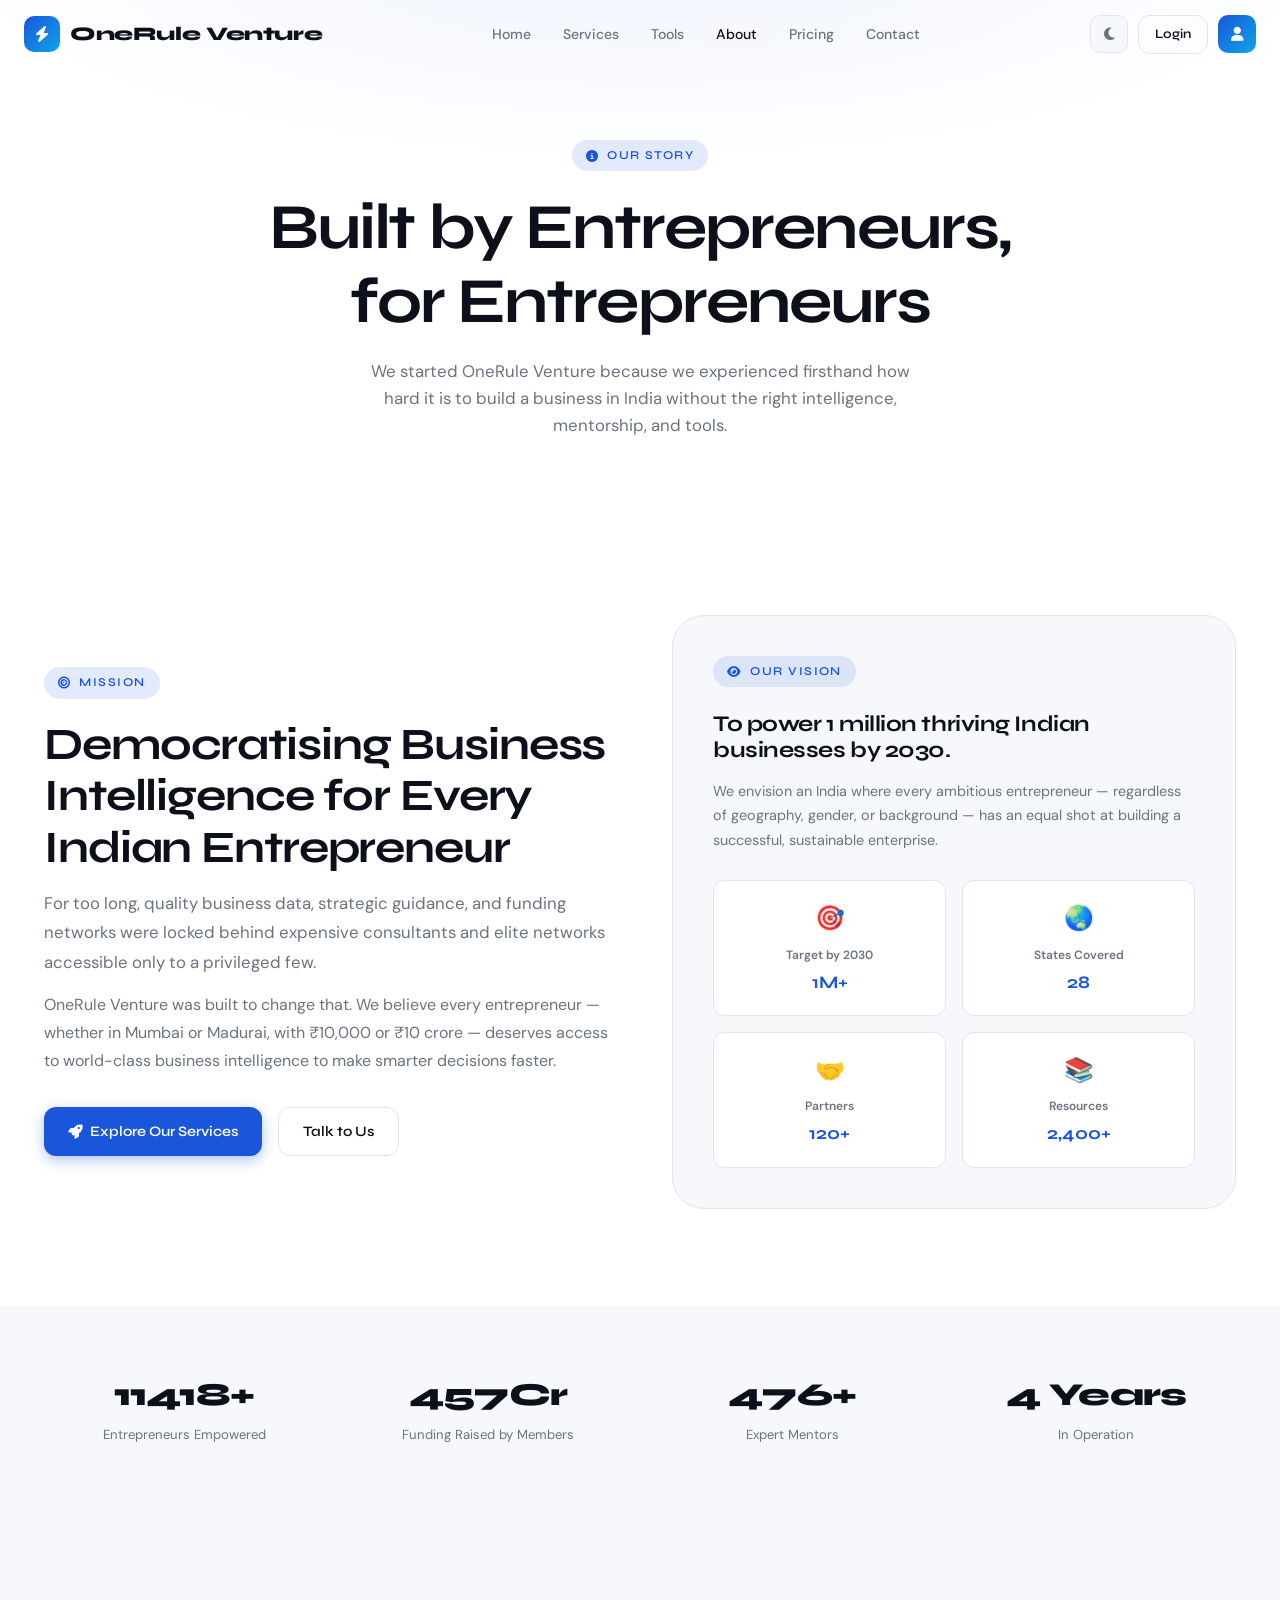
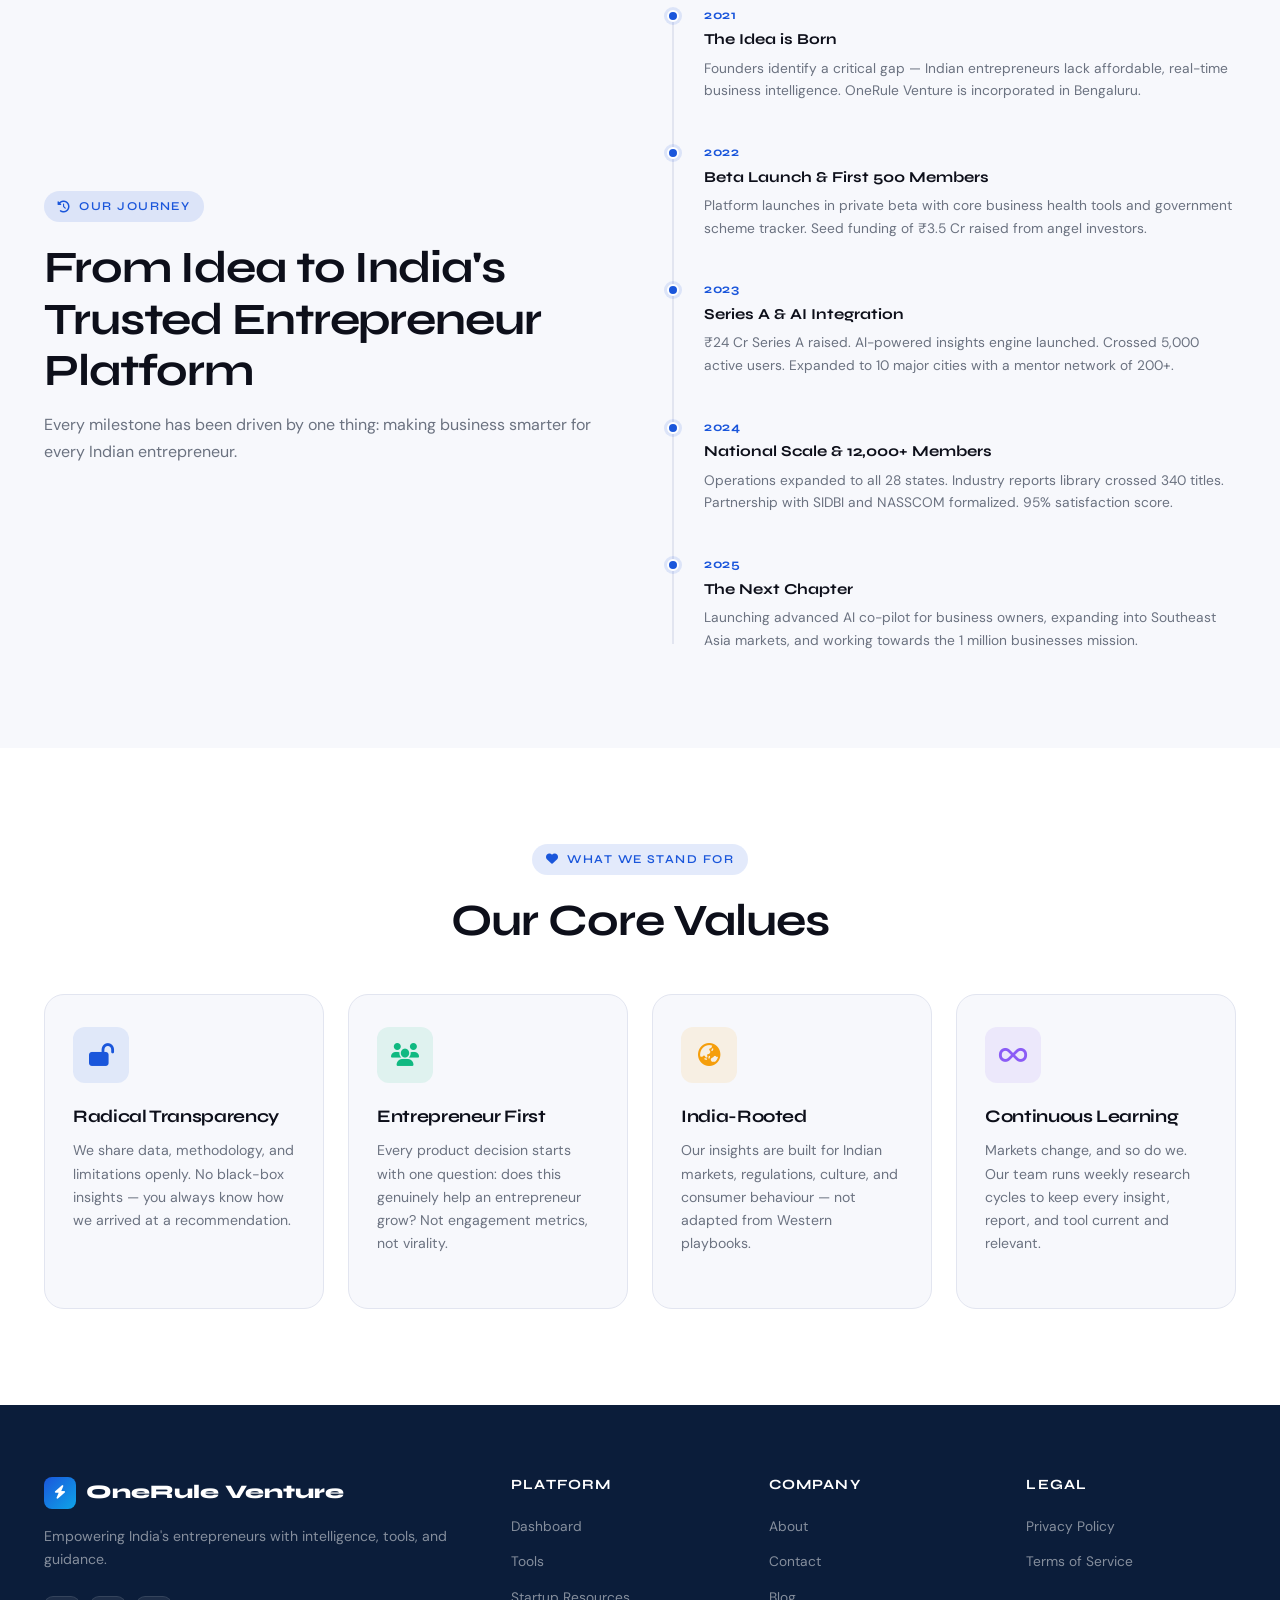
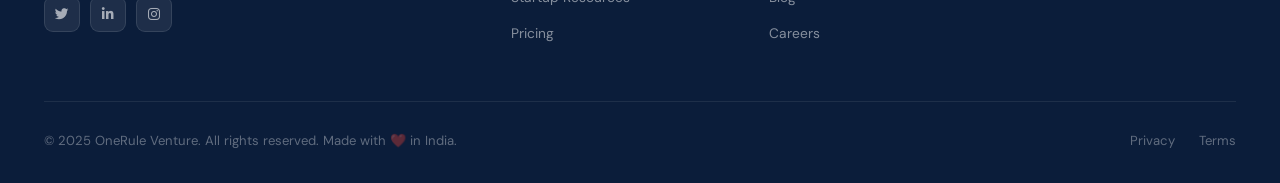
==== commit 1177a23d: "Remove Founders section from about.html" ====
--- a/about.html
+++ b/about.html
@@ -125,52 +125,6 @@
 </section>
 
 <!-- Founder Story -->
-<section class="section" id="team">
-  <div class="container">
-    <div class="section-header centered animate-on-scroll" style="margin-bottom:56px">
-      <div class="section-label"><i class="fas fa-users"></i> The Founders</div>
-      <h2>The People Behind OneRule</h2>
-      <p>A team of operators, investors, and technologists who've been in your shoes — and want to make the journey easier for you.</p>
-    </div>
-
-    <div class="cards-grid" style="grid-template-columns:repeat(auto-fit,minmax(240px,1fr))">
-
-      <div class="feature-card animate-on-scroll" style="text-align:center">
-        <div style="width:80px;height:80px;border-radius:50%;background:linear-gradient(135deg,var(--color-accent),var(--color-accent-2));display:flex;align-items:center;justify-content:center;color:#fff;font-family:var(--font-display);font-size:1.6rem;font-weight:800;margin:0 auto 20px">AK</div>
-        <h3 style="font-size:1.1rem;margin-bottom:6px">Aryan Kapoor</h3>
-        <p style="font-size:.82rem;color:var(--color-accent);font-weight:600;margin-bottom:12px">Co-Founder & CEO</p>
-        <p style="font-size:.86rem;line-height:1.65">Former strategy consultant at McKinsey. Built and sold two startups. IIT Delhi alumnus with a passion for the Indian MSME ecosystem.</p>
-        <div class="social-links" style="justify-content:center;margin-top:18px">
-          <a href="#" class="social-link" style="background:var(--color-accent-glow);border-color:var(--color-border);color:var(--color-accent)"><i class="fab fa-linkedin-in"></i></a>
-          <a href="#" class="social-link" style="background:var(--color-accent-glow);border-color:var(--color-border);color:var(--color-accent)"><i class="fab fa-twitter"></i></a>
-        </div>
-      </div>
-
-      <div class="feature-card animate-on-scroll stagger-1" style="text-align:center">
-        <div style="width:80px;height:80px;border-radius:50%;background:linear-gradient(135deg,#10b981,#0ea5e9);display:flex;align-items:center;justify-content:center;color:#fff;font-family:var(--font-display);font-size:1.6rem;font-weight:800;margin:0 auto 20px">NR</div>
-        <h3 style="font-size:1.1rem;margin-bottom:6px">Neha Reddy</h3>
-        <p style="font-size:.82rem;color:var(--color-success);font-weight:600;margin-bottom:12px">Co-Founder & CPO</p>
-        <p style="font-size:.86rem;line-height:1.65">Ex-product lead at Razorpay. Deep expertise in building fintech and B2B SaaS platforms. ISB Hyderabad, passionate about design-driven products.</p>
-        <div class="social-links" style="justify-content:center;margin-top:18px">
-          <a href="#" class="social-link" style="background:var(--color-accent-glow);border-color:var(--color-border);color:var(--color-accent)"><i class="fab fa-linkedin-in"></i></a>
-          <a href="#" class="social-link" style="background:var(--color-accent-glow);border-color:var(--color-border);color:var(--color-accent)"><i class="fab fa-twitter"></i></a>
-        </div>
-      </div>
-
-      <div class="feature-card animate-on-scroll stagger-2" style="text-align:center">
-        <div style="width:80px;height:80px;border-radius:50%;background:linear-gradient(135deg,#f59e0b,#ef4444);display:flex;align-items:center;justify-content:center;color:#fff;font-family:var(--font-display);font-size:1.6rem;font-weight:800;margin:0 auto 20px">VM</div>
-        <h3 style="font-size:1.1rem;margin-bottom:6px">Vikram Menon</h3>
-        <p style="font-size:.82rem;color:var(--color-warning);font-weight:600;margin-bottom:12px">Co-Founder & CTO</p>
-        <p style="font-size:.86rem;line-height:1.65">Full-stack engineer and ML specialist. Previously built data infrastructure at Swiggy. IIT Bombay grad with 3 patents in AI/ML applications for business analytics.</p>
-        <div class="social-links" style="justify-content:center;margin-top:18px">
-          <a href="#" class="social-link" style="background:var(--color-accent-glow);border-color:var(--color-border);color:var(--color-accent)"><i class="fab fa-linkedin-in"></i></a>
-          <a href="#" class="social-link" style="background:var(--color-accent-glow);border-color:var(--color-border);color:var(--color-accent)"><i class="fab fa-github"></i></a>
-        </div>
-      </div>
-
-    </div>
-  </div>
-</section>
 
 <!-- Timeline -->
 <section class="section" style="background:var(--color-surface)">
